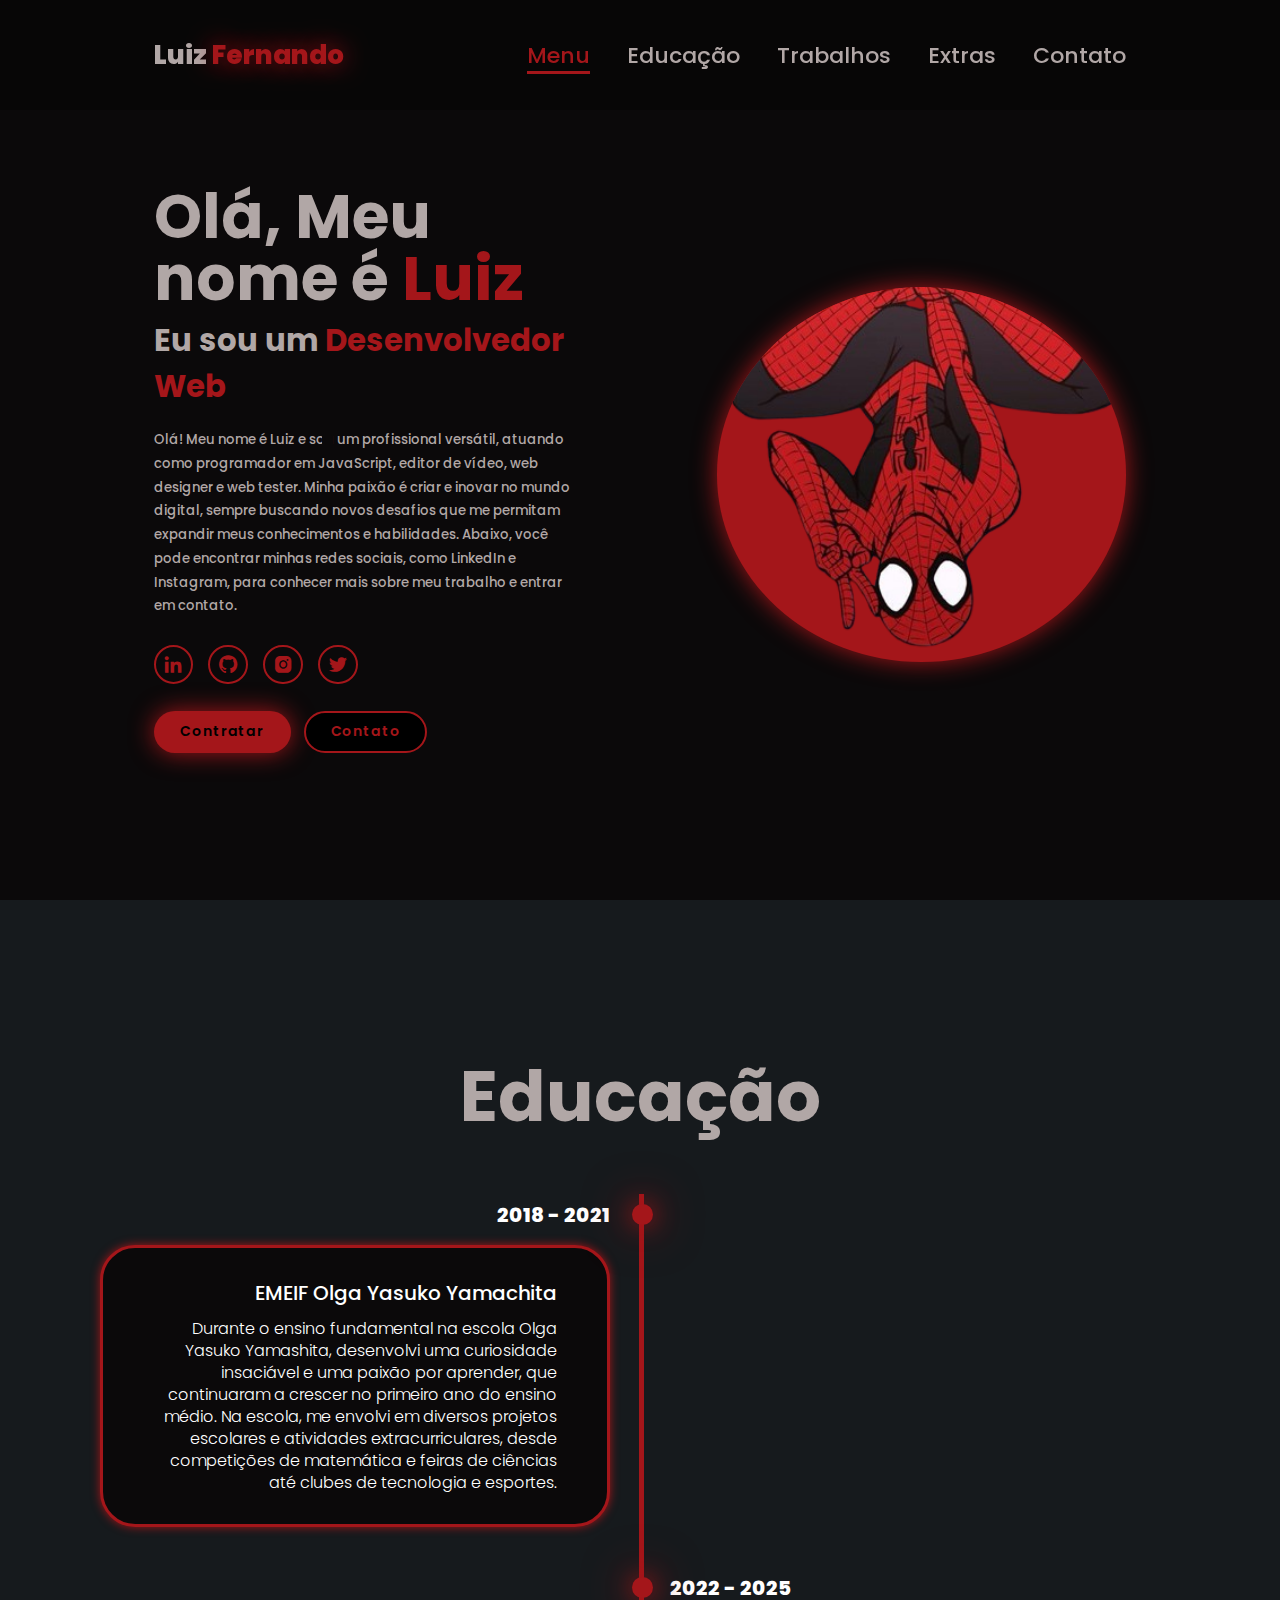
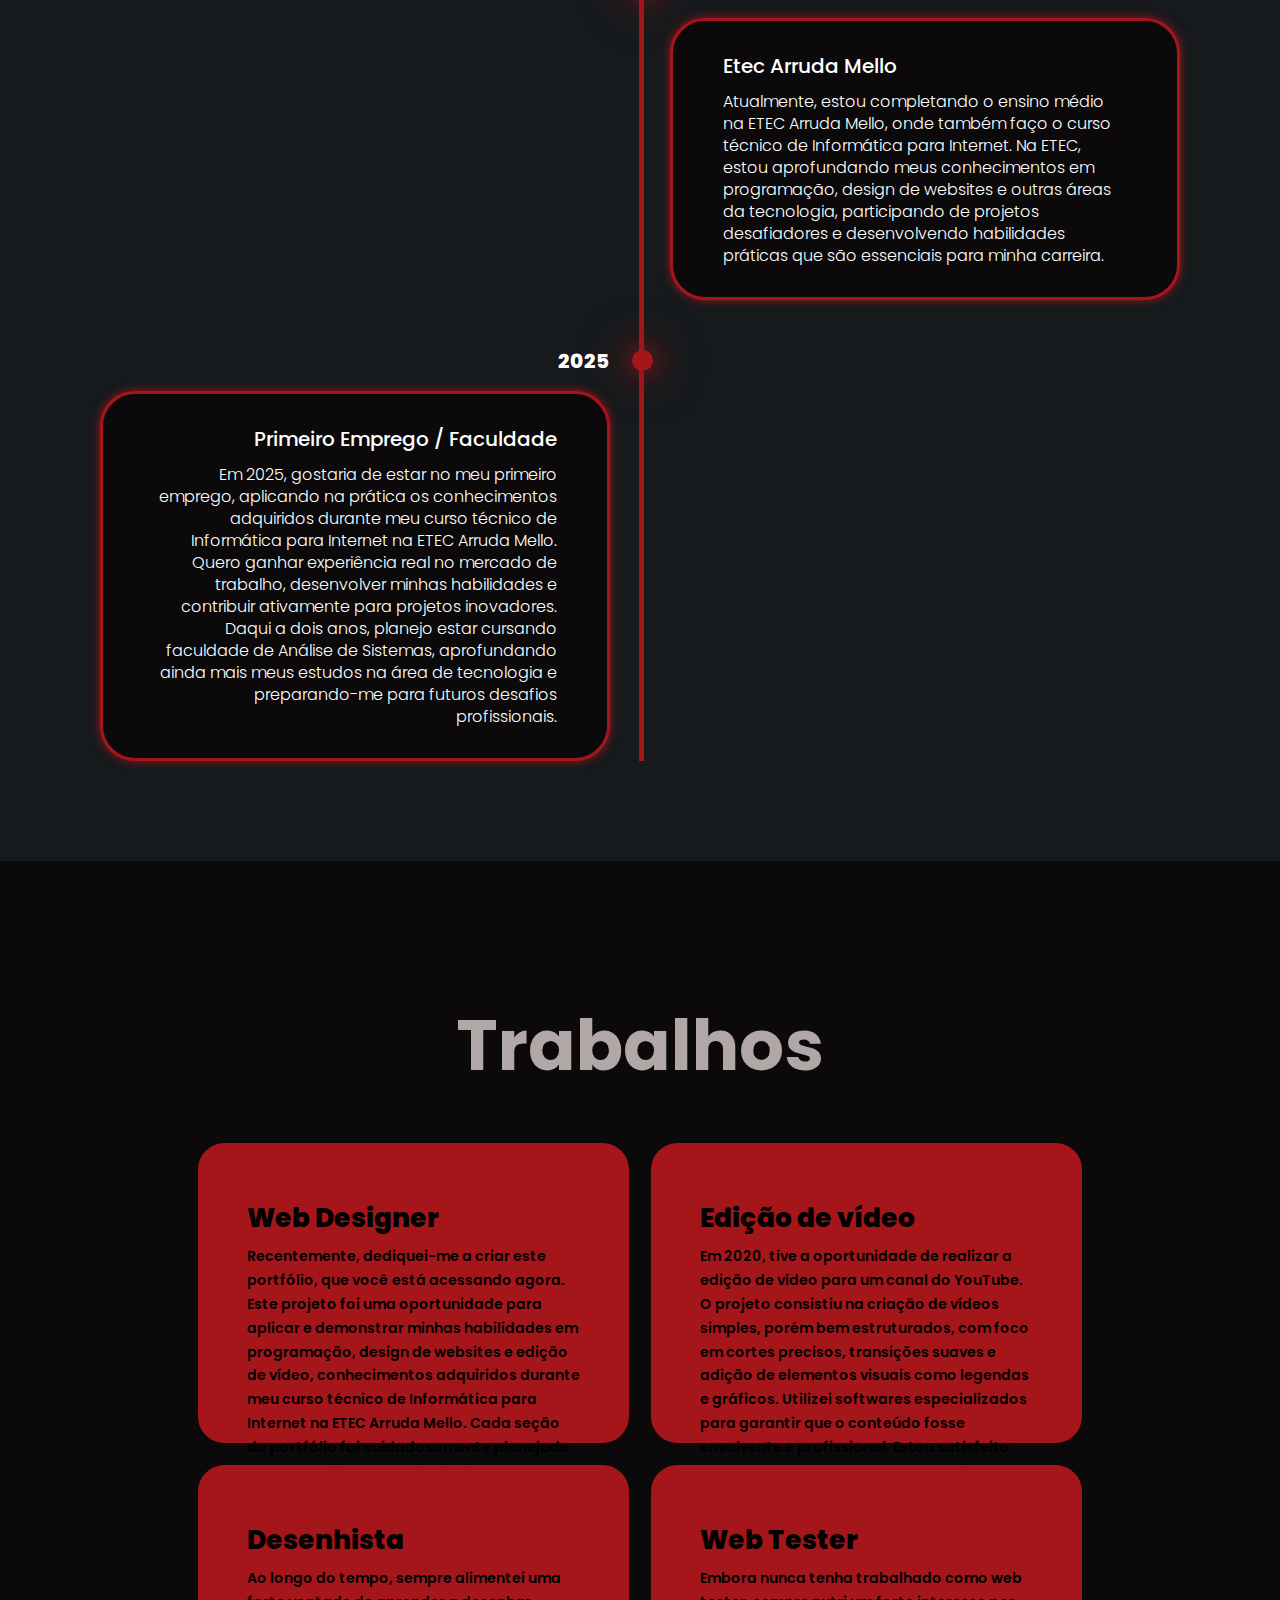
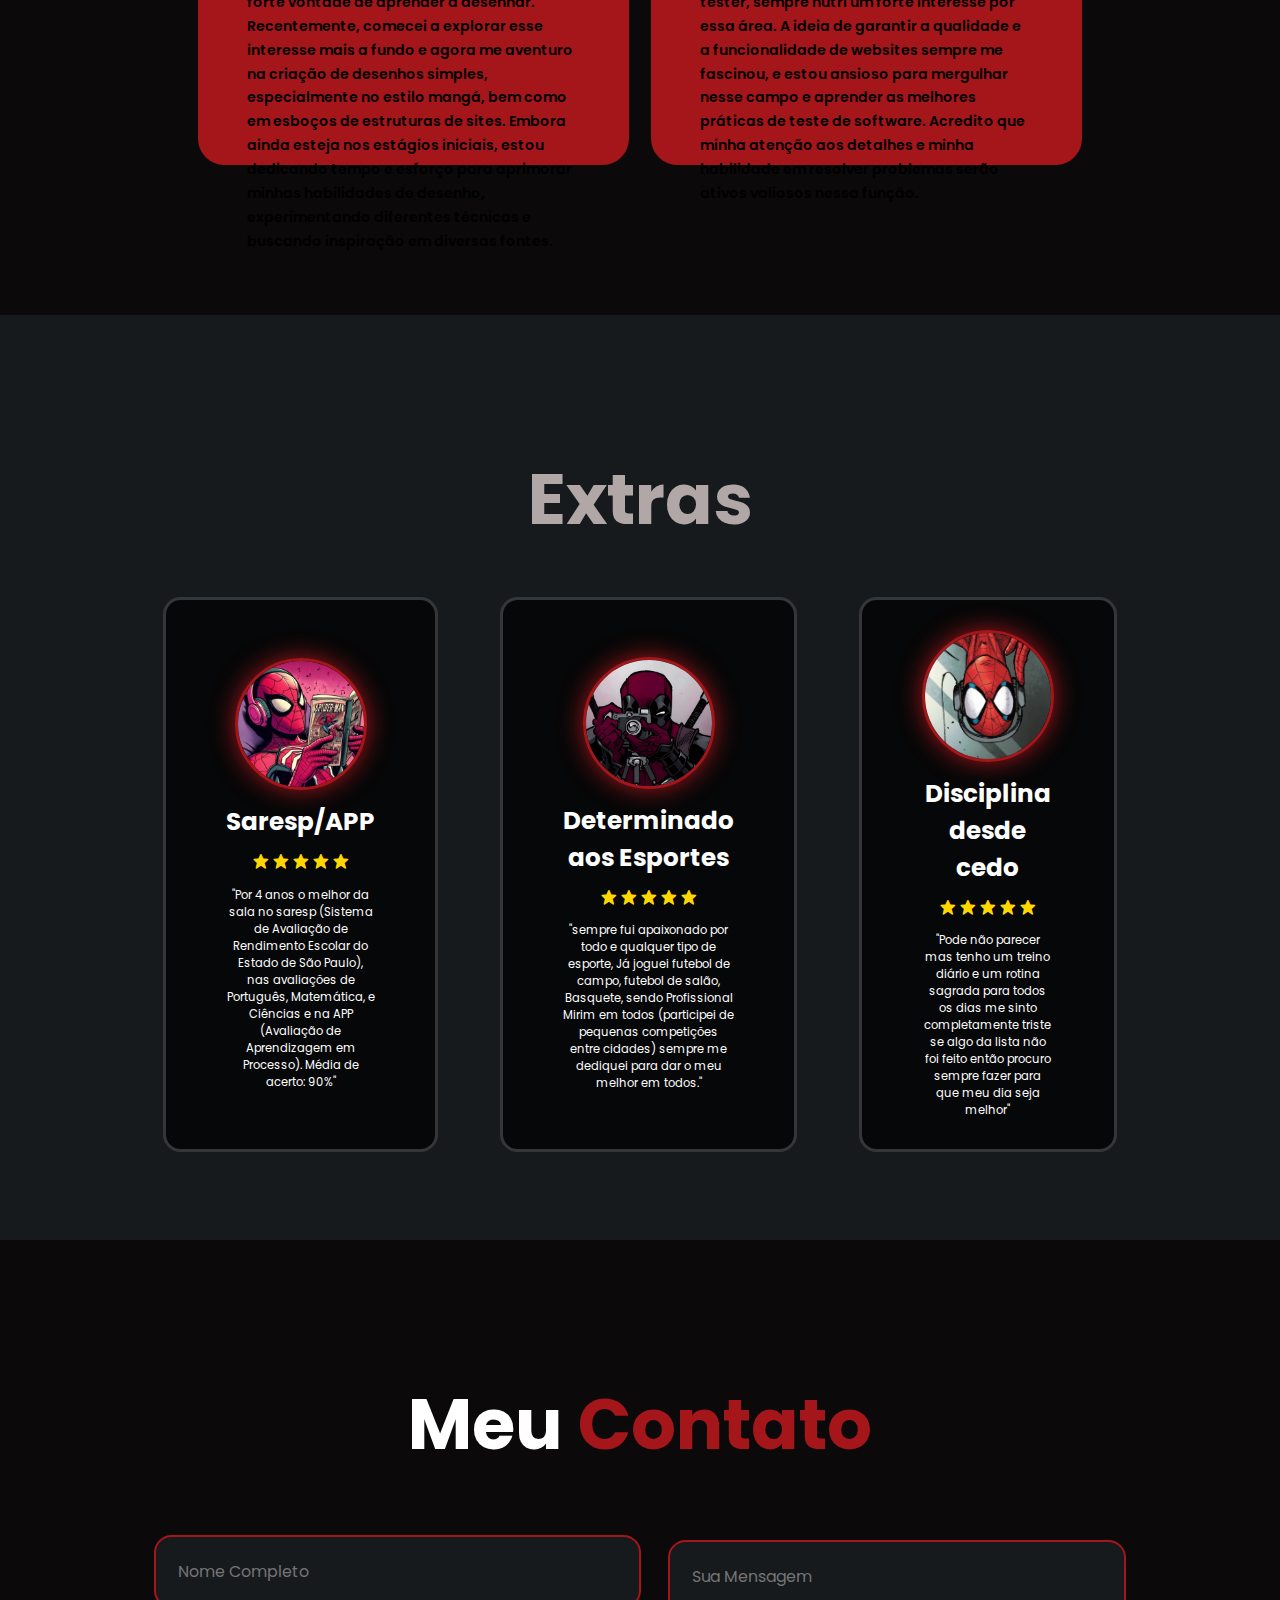
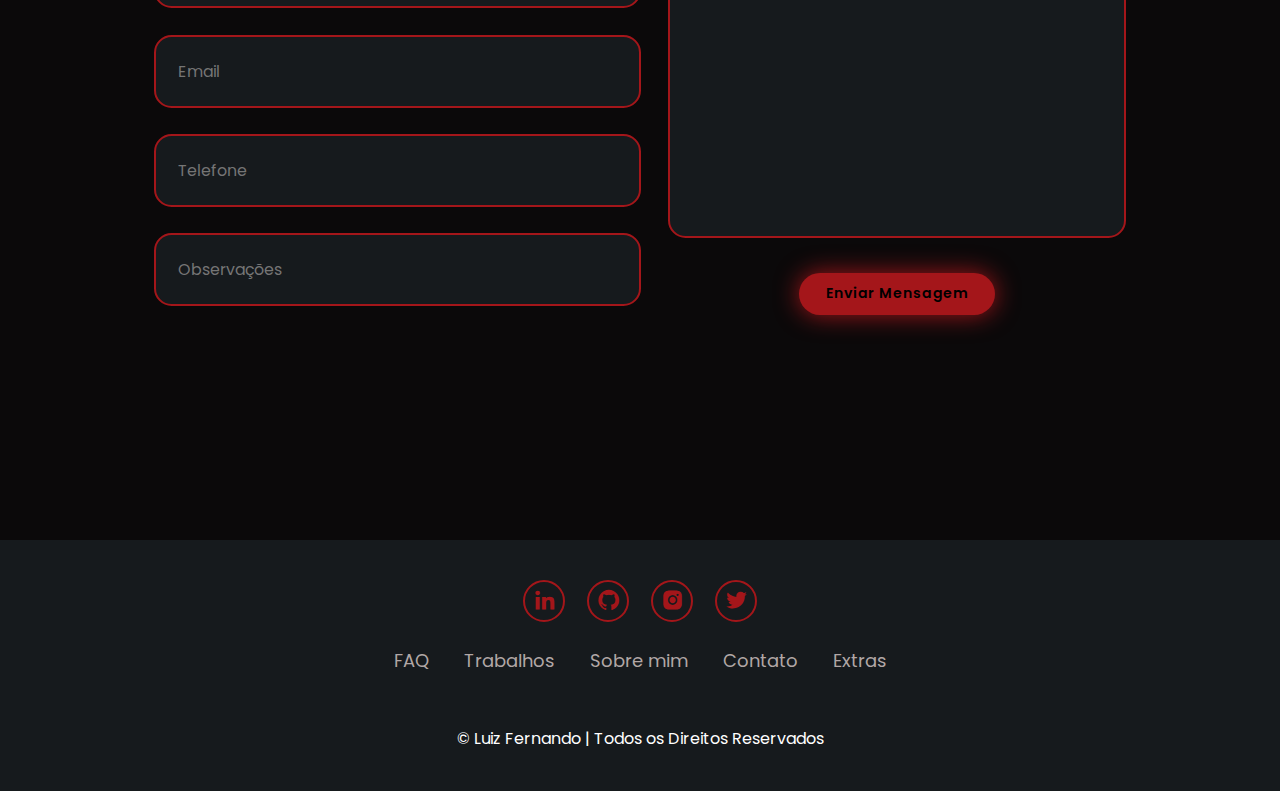
==== meu portfolio/index.html @ 506dea12 "Add files via upload" ====
<!DOCTYPE html>
<html lang="pt-br">
  <head>
    <meta charset="UTF-8" />
    <meta name="viewport" content="width=device-width, initial-scale=1.0" />
    <title>Portfolio Luiz</title>
    <link rel="stylesheet" href="style.css" />
    <link
      href="https://unpkg.com/boxicons@2.1.4/css/boxicons.min.css"
      rel="stylesheet"
    />
    <link rel="preconnect" href="https://fonts.googleapis.com" />
    <link rel="preconnect" href="https://fonts.gstatic.com" crossorigin />
    <link
      href="https://fonts.googleapis.com/css2?family=Poppins:ital,wght@0,100;0,200;0,300;0,400;0,500;0,600;0,700;0,800;0,900;1,100;1,200;1,300;1,400;1,500;1,600;1,700;1,800;1,900&display=swap"
      rel="stylesheet"
    />
  </head>
  <body>
    <header class="header">
      <a href="#home" class="logo"
        >Luiz
        <span>Fernando</span>
      </a>

      <i class="bx bx-menu" id="menu-icon"></i>

      <nav class="navbar">
        <a href="#home" class="active">Menu</a>
        <a href="#education">Educação</a>
        <a href="#work">Trabalhos</a>
        <a href="#extras">Extras</a>
        <a href="#contacts">Contato</a>
      </nav>
    </header>

    <section class="home" id="home">
      <div class="home-content">
        <h1>Olá, Meu nome é <span>Luiz</span></h1>
        <h3 class="text-animation">Eu sou um <span></span></h3>
        <p>
          Olá! Meu nome é Luiz e sou um profissional versátil, atuando como
          programador em JavaScript, editor de vídeo, web designer e web tester.
          Minha paixão é criar e inovar no mundo digital, sempre buscando novos
          desafios que me permitam expandir meus conhecimentos e habilidades.
          Abaixo, você pode encontrar minhas redes sociais, como LinkedIn e
          Instagram, para conhecer mais sobre meu trabalho e entrar em contato.
        </p>

        <div class="social-icons">
          <a href="#"><i class="bx bxl-linkedin"></i></a>
          <a href="#"><i class="bx bxl-github"></i></a>
          <a href="#"><i class="bx bxl-instagram-alt"></i></a>
          <a href="#"><i class="bx bxl-twitter"></i></a>
        </div>

        <div class="btn-group">
          <a href="https://wa.me/5518996887082" class="btn">Contratar</a>
          <a href="#contacts" class="btn">Contato</a>
        </div>
      </div>
      <div class="home-img">
        <img
          src="4f870501-b761-4609-a343-44dee2f42cf9-removebg-preview (1).png"
          alt=""
        />
      </div>
    </section>

    <section class="education" id="education">
      <h2 class="heading">Educação</h2>

      <div class="timeline-items">
        <div class="timeline-item">
          <div class="timeline-dot"></div>
          <div class="timeline-date">2018 - 2021</div>
          <div class="timeline-content">
            <h3>EMEIF Olga Yasuko Yamachita</h3>
            <p>
              Durante o ensino fundamental na escola Olga Yasuko Yamashita,
              desenvolvi uma curiosidade insaciável e uma paixão por aprender,
              que continuaram a crescer no primeiro ano do ensino médio. Na
              escola, me envolvi em diversos projetos escolares e atividades
              extracurriculares, desde competições de matemática e feiras de
              ciências até clubes de tecnologia e esportes.
            </p>
          </div>
        </div>

        <div class="timeline-item">
          <div class="timeline-dot"></div>
          <div class="timeline-date">2022 - 2025</div>
          <div class="timeline-content">
            <h3>Etec Arruda Mello</h3>
            <p>
              Atualmente, estou completando o ensino médio na ETEC Arruda Mello,
              onde também faço o curso técnico de Informática para Internet. Na
              ETEC, estou aprofundando meus conhecimentos em programação, design
              de websites e outras áreas da tecnologia, participando de projetos
              desafiadores e desenvolvendo habilidades práticas que são
              essenciais para minha carreira.
            </p>
          </div>
        </div>

        <div class="timeline-item">
          <div class="timeline-dot"></div>
          <div class="timeline-date">2025</div>
          <div class="timeline-content">
            <h3>Primeiro Emprego / Faculdade</h3>
            <p>
              Em 2025, gostaria de estar no meu primeiro emprego, aplicando na
              prática os conhecimentos adquiridos durante meu curso técnico de
              Informática para Internet na ETEC Arruda Mello. Quero ganhar
              experiência real no mercado de trabalho, desenvolver minhas
              habilidades e contribuir ativamente para projetos inovadores.
              Daqui a dois anos, planejo estar cursando faculdade de Análise de
              Sistemas, aprofundando ainda mais meus estudos na área de
              tecnologia e preparando-me para futuros desafios profissionais.
            </p>
          </div>
        </div>
      </div>
    </section>

    <section class="services" id="work">
      <h2 class="heading">Trabalhos</h2>

      <div class="services-container">
        <div class="service-box">
          <div class="service-info">
            <h4>Web Designer</h4>
            <p>
              Recentemente, dediquei-me a criar este portfólio, que você está
              acessando agora. Este projeto foi uma oportunidade para aplicar e
              demonstrar minhas habilidades em programação, design de websites e
              edição de vídeo, conhecimentos adquiridos durante meu curso
              técnico de Informática para Internet na ETEC Arruda Mello. Cada
              seção do portfólio foi cuidadosamente planejada e desenvolvida
              para refletir minha criatividade, atenção aos detalhes e
              capacidade técnica.
            </p>
          </div>
        </div>

        <div class="service-box">
          <div class="service-info">
            <h4>Edição de vídeo</h4>
            <p>
              Em 2020, tive a oportunidade de realizar a edição de vídeo para um
              canal do YouTube. O projeto consistiu na criação de vídeos
              simples, porém bem estruturados, com foco em cortes precisos,
              transições suaves e adição de elementos visuais como legendas e
              gráficos. Utilizei softwares especializados para garantir que o
              conteúdo fosse envolvente e profissional. Estou satisfeito com o
              resultado alcançado e acredito que os vídeos tenham contribuído de
              forma positiva para o canal.
            </p>
          </div>
        </div>

        <div class="service-box">
          <div class="service-info">
            <h4>Desenhista</h4>
            <p>
              Ao longo do tempo, sempre alimentei uma forte vontade de aprender
              a desenhar. Recentemente, comecei a explorar esse interesse mais a
              fundo e agora me aventuro na criação de desenhos simples,
              especialmente no estilo mangá, bem como em esboços de estruturas
              de sites. Embora ainda esteja nos estágios iniciais, estou
              dedicando tempo e esforço para aprimorar minhas habilidades de
              desenho, experimentando diferentes técnicas e buscando inspiração
              em diversas fontes.
            </p>
          </div>
        </div>

        <div class="service-box">
          <div class="service-info">
            <h4>Web Tester</h4>
            <p>
              Embora nunca tenha trabalhado como web tester, sempre nutri um
              forte interesse por essa área. A ideia de garantir a qualidade e a
              funcionalidade de websites sempre me fascinou, e estou ansioso
              para mergulhar nesse campo e aprender as melhores práticas de
              teste de software. Acredito que minha atenção aos detalhes e minha
              habilidade em resolver problemas serão ativos valiosos nessa
              função.
            </p>
          </div>
        </div>
      </div>
    </section>

    <section class="extras" id="extras">
      <div class="extras-box">
        <h2 class="heading">Extras</h2>

        <div class="wrapper">
          <div class="extras-item">
            <img src="bcaadf35-9e17-45f4-b958-cf3da673b260.jpg" alt="" />
            <h2>Saresp/APP</h2>
            <div class="rating">
              <i class="bx bxs-star" id="star"></i>
              <i class="bx bxs-star" id="star"></i>
              <i class="bx bxs-star" id="star"></i>
              <i class="bx bxs-star" id="star"></i>
              <i class="bx bxs-star" id="star"></i>
            </div>
            <p>
              "Por 4 anos o melhor da sala no saresp (Sistema de Avaliação de
              Rendimento Escolar do Estado de São Paulo), nas avaliações de
              Português, Matemática, e Ciências e na APP (Avaliação de
              Aprendizagem em Processo). Média de acerto: 90%"
            </p>
          </div>

          <div class="extras-item">
            <img src="dead.jpg" alt="" />
            <h2>Determinado aos Esportes</h2>
            <div class="rating">
              <i class="bx bxs-star" id="star"></i>
              <i class="bx bxs-star" id="star"></i>
              <i class="bx bxs-star" id="star"></i>
              <i class="bx bxs-star" id="star"></i>
              <i class="bx bxs-star" id="star"></i>
            </div>
            <p>
              "sempre fui apaixonado por todo e qualquer tipo de esporte, Já
              joguei futebol de campo, futebol de salão, Basquete, sendo
              Profissional Mirim em todos (participei de pequenas competições
              entre cidades) sempre me dediquei para dar o meu melhor em todos."
            </p>
          </div>

          <div class="extras-item">
            <img src="home.jpg" alt="" />
            <h2>Disciplina desde cedo</h2>
            <div class="rating">
              <i class="bx bxs-star" id="star"></i>
              <i class="bx bxs-star" id="star"></i>
              <i class="bx bxs-star" id="star"></i>
              <i class="bx bxs-star" id="star"></i>
              <i class="bx bxs-star" id="star"></i>
            </div>
            <p>
              "Pode não parecer mas tenho um treino diário e um rotina sagrada
              para todos os dias me sinto completamente triste se algo da lista
              não foi feito então procuro sempre fazer para que meu dia seja
              melhor"
            </p>
          </div>
        </div>
      </div>
    </section>

    <section class="contact" id="contacts">
      <h2 class="heading">Meu <span>Contato</span></h2>

      <form name="contato" data-netlify="true" netlify>
        <div class="input-group">
          <div class="input-box">
            <input
              type="text"
              name="nome_completo"
              placeholder="Nome Completo"
              required
            />
            <input type="email" name="email" placeholder="Email" required />
          </div>
          <div class="input-box">
            <input
              type="number"
              name="telefone"
              placeholder="Telefone"
              required
            />
            <input type="text" name="observacoes" placeholder="Observações" />
          </div>
        </div>

        <div class="input-group-2">
          <textarea
            name="mensagem"
            cols="30"
            rows="10"
            placeholder="Sua Mensagem"
            required
          ></textarea>
          <input type="submit" value="Enviar Mensagem" class="btn" />
        </div>
        <input type="hidden" name="form-name" value="contato" />
        <input type="hidden" name="_next" value="/obrigado.html" />
      </form>
    </section>

    <footer class="footer">
      <div class="social">
        <a href="#"><i class="bx bxl-linkedin"></i></a>
        <a href="#"><i class="bx bxl-github"></i></a>
        <a href="#"><i class="bx bxl-instagram-alt"></i></a>
        <a href="#"><i class="bx bxl-twitter"></i></a>
      </div>

      <ul class="list">
        <li>
          <a href="#">FAQ</a>
        </li>

        <li>
          <a href="#work">Trabalhos</a>
        </li>

        <li>
          <a href="#home">Sobre mim</a>
        </li>

        <li>
          <a href="#contacts">Contato</a>
        </li>
        <li>
          <a href="#extras">Extras</a>
        </li>
      </ul>
      <p class="copyright">
        &copy; Luiz Fernando | Todos os Direitos Reservados
      </p>
    </footer>

    <script src="script.js"></script>
  </body>
</html>
---- meu portfolio/style.css ----
* {
    margin: 0;
    padding: 0;
    box-sizing: border-box;
    text-decoration: none;
    border: none;
    outline: none;
    scroll-behavior: smooth;
    font-family: "Poppins", sans-serif;
}

:root {
    --bg-color: #0b090a;
    --second-bg-color: #161a1d;
    --text-color: #b1a7a6;
    --main-color: #a4161a;
}

html{
    font-size: 60%;
    overflow-x: hidden;
}
body{
    background: var(--bg-color);
    color: var(--text-color);
}
.header{
    position: fixed;
    top: 0;
    left: 0;
    width: 100%;
    padding: 4rem 12% 4rem;
    background: rgba(0, 0, 0, 0.3);
    backdrop-filter: blur(10px);
    display: flex;
    justify-content: space-between;
    align-items: center;
    z-index: 5;
}
.logo{
    font-size: 3rem;
    color: var(--text-color);
    font-weight: 800;
    cursor: pointer;
    transition: 0.3s ease;
}
.logo:hover{
    transform: scale(1.1);
}
.logo span{
    text-shadow: 0 0 25px var(--main-color);
}

.navbar a{
    font-size: 2.5rem;
    color: var(--text-color);
    margin-left: 4rem;
    font-weight: 500;
    transition: 0.3 ease;
    border-bottom: 3px solid transparent;
}

.navbar a:hover,
.navbar a.active{
    color:  var(--main-color);
    border-bottom: 3px solid var(--main-color);
}

#menu-icon{
    font-size: 3.6rem;
    color: var(--main-color);
    display: none;
}

section{
    min-height: 100vh;
    padding: 10rem 12% 10rem;
}
.home{
    display: flex;
    align-items: center;
    justify-content: center;
    gap: 15rem;
}
.home-content{
    display: flex;
    flex-direction: column;
    align-items: baseline;
    text-align: left;
    justify-content: center;
    margin-top: 3rem;
}
span{
    color: var(--main-color);
}
.logo span{
    color: var(--main-color);
}
.home-content h3{
    margin-bottom: 2rem;
    margin-top: 1rem;
    font-size: 3.5rem;
}
.home-content h1{
    font-size: 7rem;
    font-weight: 700;
    margin-top: 1.5rem;
    line-height: 1;
}

.home-img{
    border-radius: 50%;
}
.home-img img{
    position: relative;
    top: 3rem;
    width: 32vw;
    border-radius: 50%;
    box-shadow: 0 0 25px var(--main-color);
    cursor: pointer;
    transition: 0.4s ease-in-out;
    background-color: var(--main-color);
}
.home-img img:hover{
    box-shadow: 0 0 25px var(--main-color),
                0 0 50px var(--main-color),
                0 0 100px var(--main-color);
}
.home-content p{
    font-size: 1.5rem;
    font-weight: 500;
    line-height: 1.8;
    max-width: 1000px;
}
.social-icons a{
    display: inline-flex;
    justify-content: center;
    align-items: center;
    width: 4.5rem;
    height: 4.5rem;
    background: transparent;
    border: 2px solid var(--main-color);
    font-size: 2.5rem;
    border-radius: 50%;
    color: var(--main-color);
    margin: 3rem 1.5rem 3rem 0;
    transition:  0.3s ease-in-out;
}
.social-icons a:hover{
    color: var(--text-color);
    transform: scale(1.3)translateY(-5px);
    box-shadow: 0 0 25px var(--main-color);
    background-color: var(--main-color);
}

.btn{
    display: inline-block;
    padding: 1rem 2.8rem;
    background: var(--main-color);
    box-shadow: 0 0 25px var(--main-color);
    border-radius: 4rem;
    font-size: 1.6rem;
    color: black;
    border: 2px solid transparent;
    letter-spacing: 0.1rem;
    font-weight: 600;
    transition: 0.3s ease-in-out;
    cursor: pointer;
}
.btn:hover{
    transform: scale(1.05);
    box-shadow: 0 0 50px var(--main-color);
}

.btn-group{
    display: flex;
    align-items: center;
    gap: 1.5rem;
}
.btn-group a:nth-of-type(2){
    background-color: black;
    color: var(--main-color);
    border: 2px solid var(--main-color);
    box-shadow: 0 0 25px transparent;
}
.btn-group a:nth-of-type(2):hover{
    box-shadow: 0 0 25px var(--main-color) ;
    background-color: var(--main-color);
    color: black;
}
.text-animation span{
    position: relative;
}
.text-animation span{
    position: relative;
}
.text-animation span::before{
    content: "Desenvolvedor Web";
    color: var(--main-color);
    animation: words 20s infinite;
}
.text-animation span:after{
    content: "";
    background-color: var(--bg-color);
    position: absolute;
    width: calc(100% + 8px);
    height: 100%;
    border-left: 3px solid var(--bg-color);
    right: -8px;
    animation: cursor 0.6s infinite, typing 20s steps(14) infinite;
}
@keyframes cursor{
    to{
        border-left: 2px solid var(--main-color);
    }
}

@keyframes words{
    0%,
    20%{
        content: "Programador em JavaScript";
    }
    21%,
    40%{
        content: "Web Designer";
    }
    41%,
    60%{
        content: "Desenhista";
    }
    61%,
    80%{
        content: "Editor de Vídeo";
    }
    81%,
    100%{
        content: "Web Tester";
    }
}
@keyframes typing{
    10%,
    15%,
    30%,
    35%,
    50%,
    55%,
    70%,
    75%,
    90%,
    95%{
        width: 0;
    }
    5%,
    20%,
    25%,
    40%,
    45%,
    60%,
    65%,
    80%,
    85%{
        width: calc(100% + 8px);
    }
}
.heading{
    font-size: 8rem;
    text-align: center;
    margin: 5rem 0;
}
.education{
    padding: 100px;
    background: var(--second-bg-color);
}
.education h2{
    margin-bottom: 5rem;
}
.timeline-items{
    max-width: 1200px;
    margin: auto;
    display: flex;
    flex-wrap: wrap;
    position: relative;
}
.timeline-items::before{
    content: "";
    position: absolute;
    width: 5px;
    height: 100%;
    background-color: var(--main-color);
    left: calc(50% - 1px);
}
.timeline-item{
    margin-bottom: 40px;
    width: 100%;
    position: relative;
}

.timeline-item:last-child{
    margin-bottom: 0;
}
.timeline-item:nth-child(odd){
    padding-right: calc(50% + 30px);
    text-align: right;
}
.timeline-item:nth-child(even){
    padding-left: calc(50% + 30px);
}
.timeline-dot{
    height: 21px;
    width: 21px;
    background-color: var(--main-color);
    box-shadow: 0 0 25px var(--main-color),
                0 0 50px var(--main-color);
    position: absolute;
    left: calc(50% - 8px);
    border-radius: 50%;
    top: 10px;
}
.timeline-date{
    font-size: 20px;
    font-weight: 800;
    color: white;
    margin: 6px 0 15px;
}
.timeline-content{
    background-color: var(--bg-color);
    border: 3px solid var(--main-color);
    padding: 30px 50px;
    border-radius: 4rem;
    box-shadow: 0 0 10px var(--main-color);
    cursor: pointer;
    transition:  0.3s ease-in-out;
}
.timeline-content:hover{
    transform: scale(1.05);
    box-shadow: 0 0 25px var(--main-color);
}
.timeline-content h3{
    font-size: 20px;
    color: white;
    margin: 0 0 10px;
    font-weight: 500;
}
.timeline-content p{
    color: white;
    font-size: 16px;
    font-weight: 300;
    line-height: 22px;
}

::-webkit-scrollbar{
    width: 15px;
}
::-webkit-scrollbar-thumb{
    background-color: var(--main-color);
}
::-webkit-scrollbar-track{
    background-color: var(--bg-color);
    width: 50px;
}
.services{
    background: var(--bg-color);
    color: black;
}
.services h2{
    margin-bottom: 5rem;
    color: var(--text-color);
}
.services-container{
    display: grid;
    grid-template-columns: repeat(2,1fr);
    align-items: center;
    gap: 2.5rem;
}
.service-box{
    background-color: var(--main-color);
    height: 300px;
    border-radius: 3rem;
    border: 5px solid transparent;
    cursor: pointer;
    transition: 0.4s ease-in-out;
}
.service-box:hover{
    background: white;
    color: black;
    border: 5px solid var(--main-color);
    transform: scale(1.03);
}
.service-box .service-info{
    display: flex;
    flex-direction: column;
    text-align: left;
    max-height: 200px;
    justify-content: left;
    align-items: baseline;
    padding: 5rem 5rem;
}
.service-info h4{
    font-size: 3rem;
    font-weight: 800;
    line-height: 2;
}
.service-info p{
    font-size: 1.6rem;
    font-weight: 600;
    max-height: 100px;
    line-height: 1.7;
    margin: auto;
}
.extras{
    background: var(--second-bg-color);
}
.extras-box{
    background-size: cover;
    display: flex;
    align-items: center;
    justify-content: center;
    flex-direction: column;

}
.extras .heading{
    margin-bottom: 5rem;
}
.extras-box img{
    width: 15rem;
    border-radius: 50%;
    border: 3px solid var(--main-color);
    box-shadow: 0 0 25px var(--main-color);
}
.wrapper{
    display: grid;
    grid-template-columns: repeat(3,1fr);
    gap: 3rem;
}
.extras-item{
    min-height: 550px;
    max-width: 450px;
    background: rgba(0, 0, 0, 0.7);
    border: 3px solid rgba(238, 238, 238, 0.2);
    border-radius: 2rem;
    margin: 0 2rem;
    padding: 30px 60px;
    cursor: pointer;
    display: flex;
    flex-direction: column;
    align-items: center;
    justify-content: center;
    text-align: center;
    gap: 1.5rem;
    color: white;
    transition: 0.4s ease-in-out;
}
.extras-item:hover{
    border: 3px solid var(--main-color);
    transform: translateY(-10px) scale(1.03);
    box-shadow: 0 0 50px var(--main-color);
}
.extras-item h2{
    font-size: 2.8rem;
}
.extras-item p{
    font-size: 1.3rem;
}
#star{
    color: gold;
    font-size: 2rem;
}
.contact{
    background-color: var(--bg-color);
}
.contact h2{
    margin-bottom: 3rem;
    color: white;
}
.contact form{
    display: flex;
    align-items: center;
    justify-content: center;
    gap: 3rem;
    margin: 5rem auto;
    text-align: center;
}
.contact form .input-box{
    display: flex;
    justify-content: center;
    flex-wrap: wrap;
}
.contact form .input-box input,
.contact form textarea{
    width: 100%;
    padding: 2.5rem;
    font-size: 1.8rem;
    color: var(--text-color);
    background: var(--second-bg-color);
    border-radius: 2rem;
    border: 2px solid var(--main-color);
    margin: 1.5rem 0;
    resize: none; 
}
.contact form .btn{
    margin-top: 2rem;
}
.footer{
    position: relative;
    bottom: 0;
    width: 100%;
    padding: 40px 0;
    background-color: var(--second-bg-color)
}
.footer .social{
    text-align: center;
    padding-bottom: 25px;
    color: var(--main-color);
}
.footer .social a{
    font-size: 25px;
    color:  var(--main-color);
    border: 2px solid var(--main-color);
    width: 42px;
    height: 42px;
    line-height: 42px;
    display: inline-block;
    text-align: center;
    border-radius: 50%;
    margin: 0 10px;
    transition: 0.3s ease-in-out;
}
.footer .social a:hover{
    transform: scale(1.2)translateY(-10px);
    background-color: var(--main-color);
    color: black;
    box-shadow: 0 0 25px var(--main-color);
}
.footer ul{
    margin-top: 0;
    padding: 0;
    font-size: 18px;
    line-height: 1.6;
    margin-bottom: 0;
    text-align: center;
}
.footer ul li a{
    color: var(--text-color);
    border-bottom: 3px solid transparent;
    transition: 0.3s ease-in-out;
}
.footer ul li a:hover{
    border-bottom: 3px solid var(--main-color);
}
.footer ul li{
    display: inline-block;
    padding: 0 15px;
}
.footer .copyright{
    margin-top: 50px;
    text-align: center;
    font-size: 16px;
    color: white;
}

@media(max-width: 1285px){
    html{
        font-size: 55%;
    }
    .services-container{
        padding-bottom: 7rem;
        grid-template-columns: repeat(2,1fr);
        margin: 0 5rem;
    }
}
@media(max-width: 991px){
    header{
       padding:  2rem 3%;
    }
    section{
        padding: 10rem 3% 2rem;
    }
    .timeline-items::before{
        left: 7px;
    }
    .timeline-item:nth-child(odd){
        padding-right: 0;
        text-align: left;
    }
    .timeline-item:nth-child(odd),
    .timeline-item:nth-child(even){
        padding-left: 37px;
    }
    .timeline-dot{
        left: 0;
    }
    .services{
        padding-bottom: 7rem;
    }
    .extras .wrapper{
        grid-template-columns: repeat(1,1fr);
    }
    .contact form{
        flex-direction: column;
    }
    .footer{
        padding: 2rem 3%;
    }
}
@media(max-width: 895px){
    #menu-icon{
        display: block;
    }
    .navbar{
        position: absolute;
        top: 100%;
        right: 0;
        width: 50%;
        padding: 1rem 3%;
        background: rgba(0, 0, 0, 0.8);
        backdrop-filter: blur(20px);
        border-bottom-left-radius: 2rem;
        border-left: 2px solid var(--main-color);
        border-bottom: 2px solid var(--main-color);
        display: none;
    }
    .navbar.active{
        display: block;
    }
    .navbar a{
        display: block;
        font-size: 2rem;
        margin: 3rem 0;
        color: white;
    }
    .home{
        flex-direction: column-reverse;
        margin: 5rem 4rem;
    }
    .home-content h3{
        font-size: 2.6rem;
    }
    .home-content h1{
        font-size: 8rem;
        margin-top: 3rem;
    }
    .home-content p{
        max-width: 600px;
        margin: 0 auto;
    }
    .home-img img{
        width: 56vw;
    }
    .services h2{
        margin-bottom: 3rem;
    }
    .services-container{
        grid-template-columns: repeat(1,1fr);
    }
}
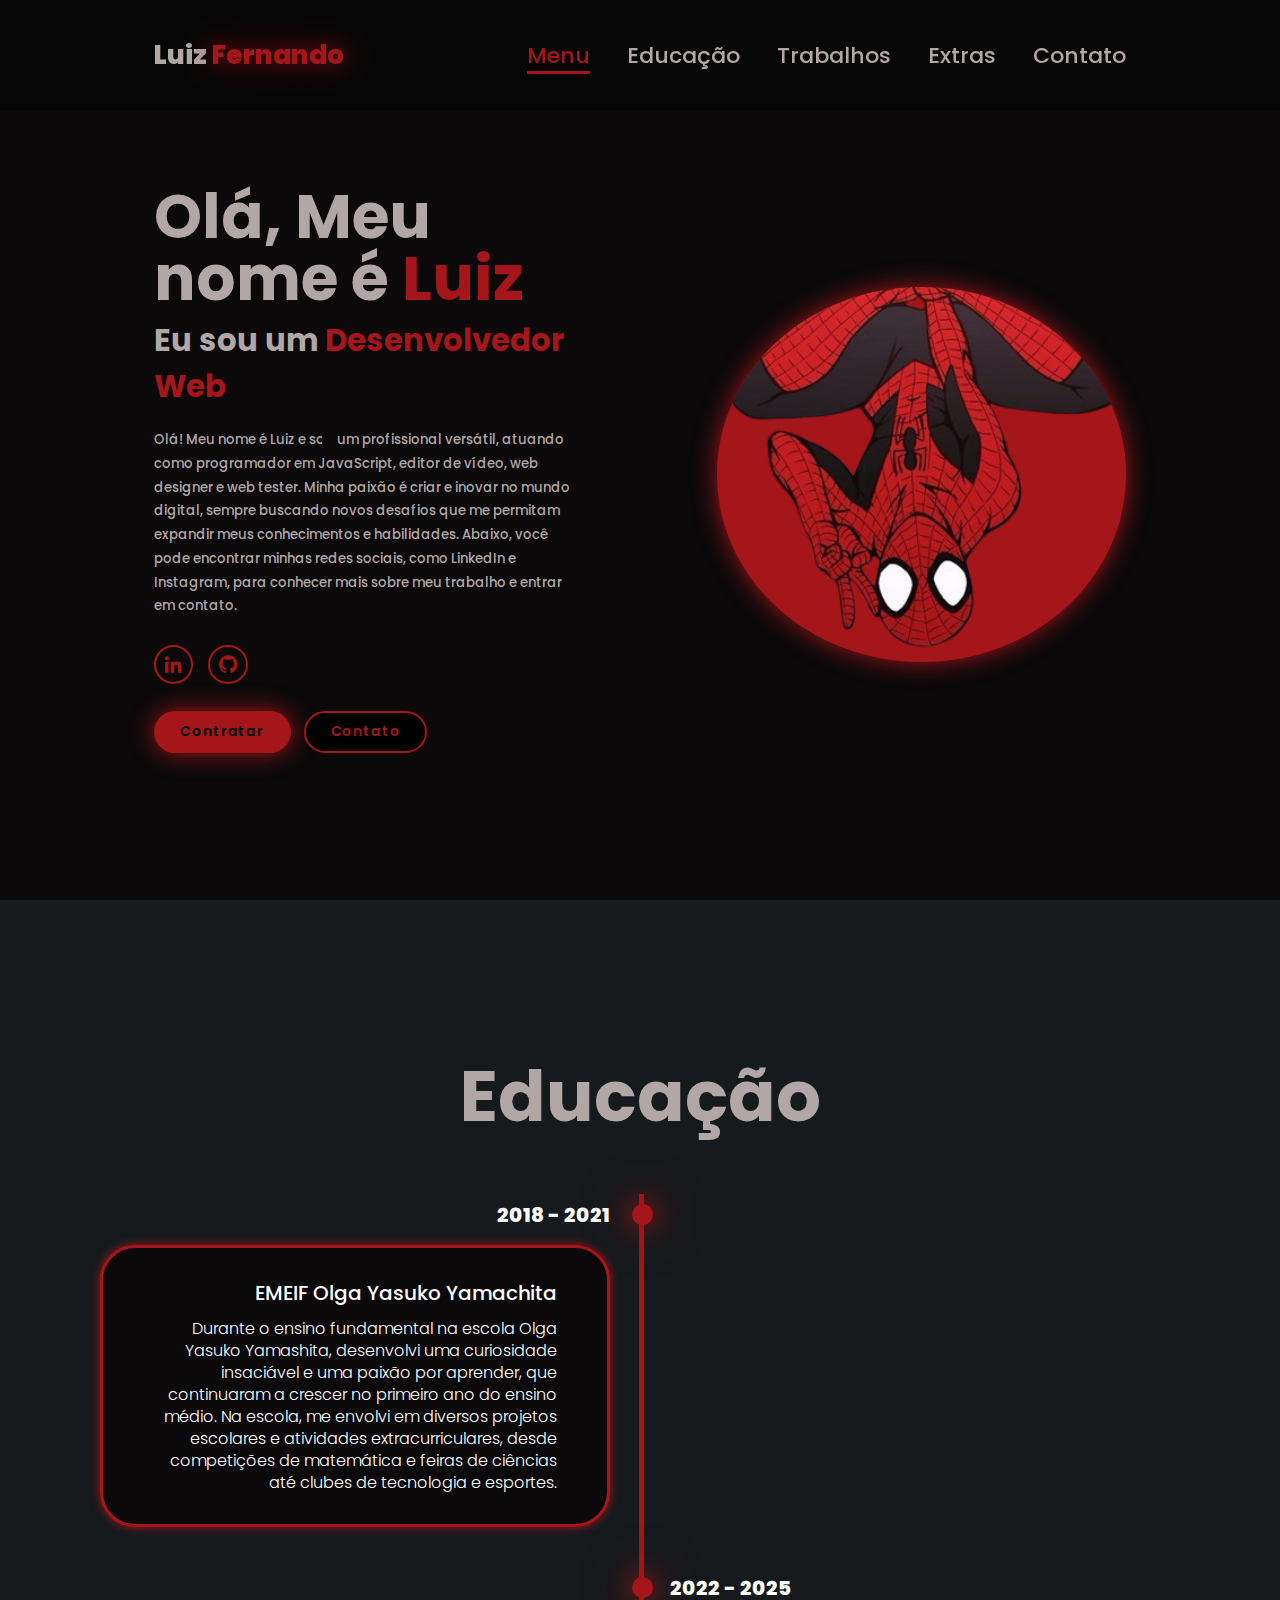
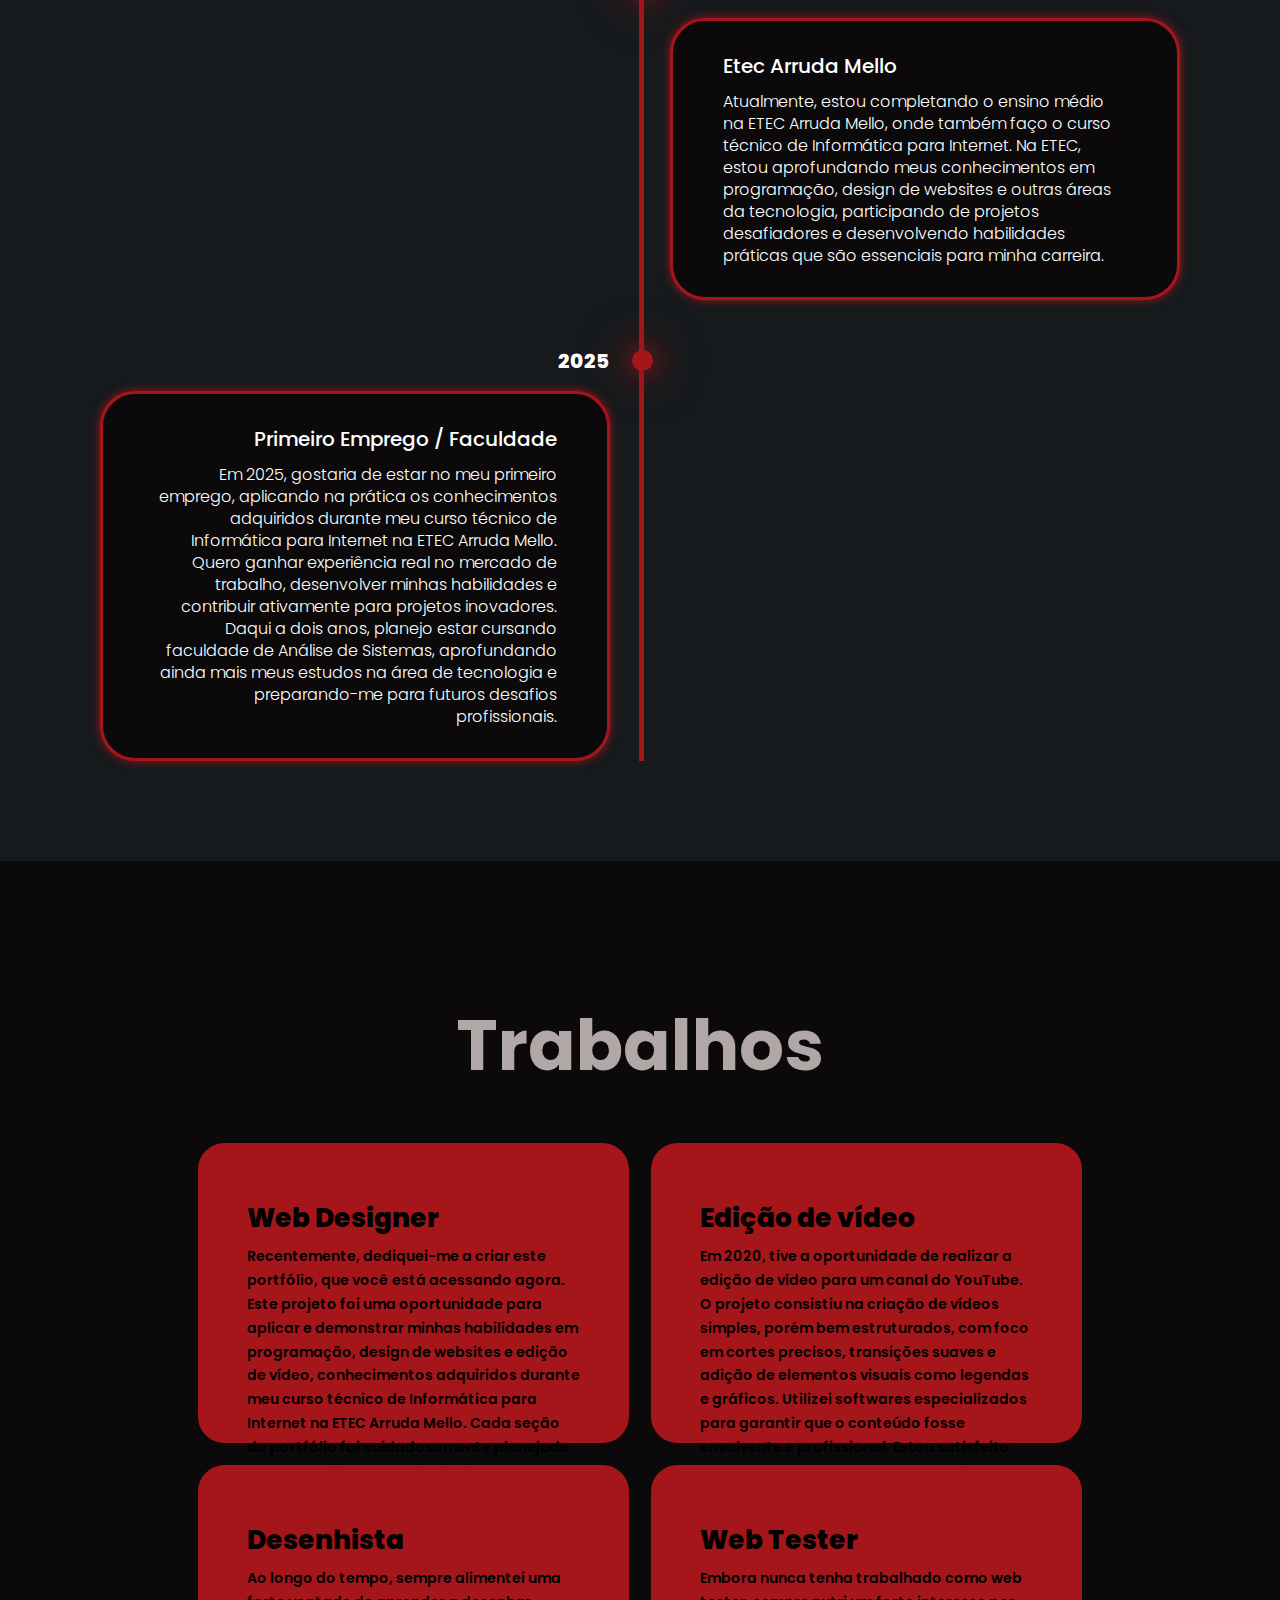
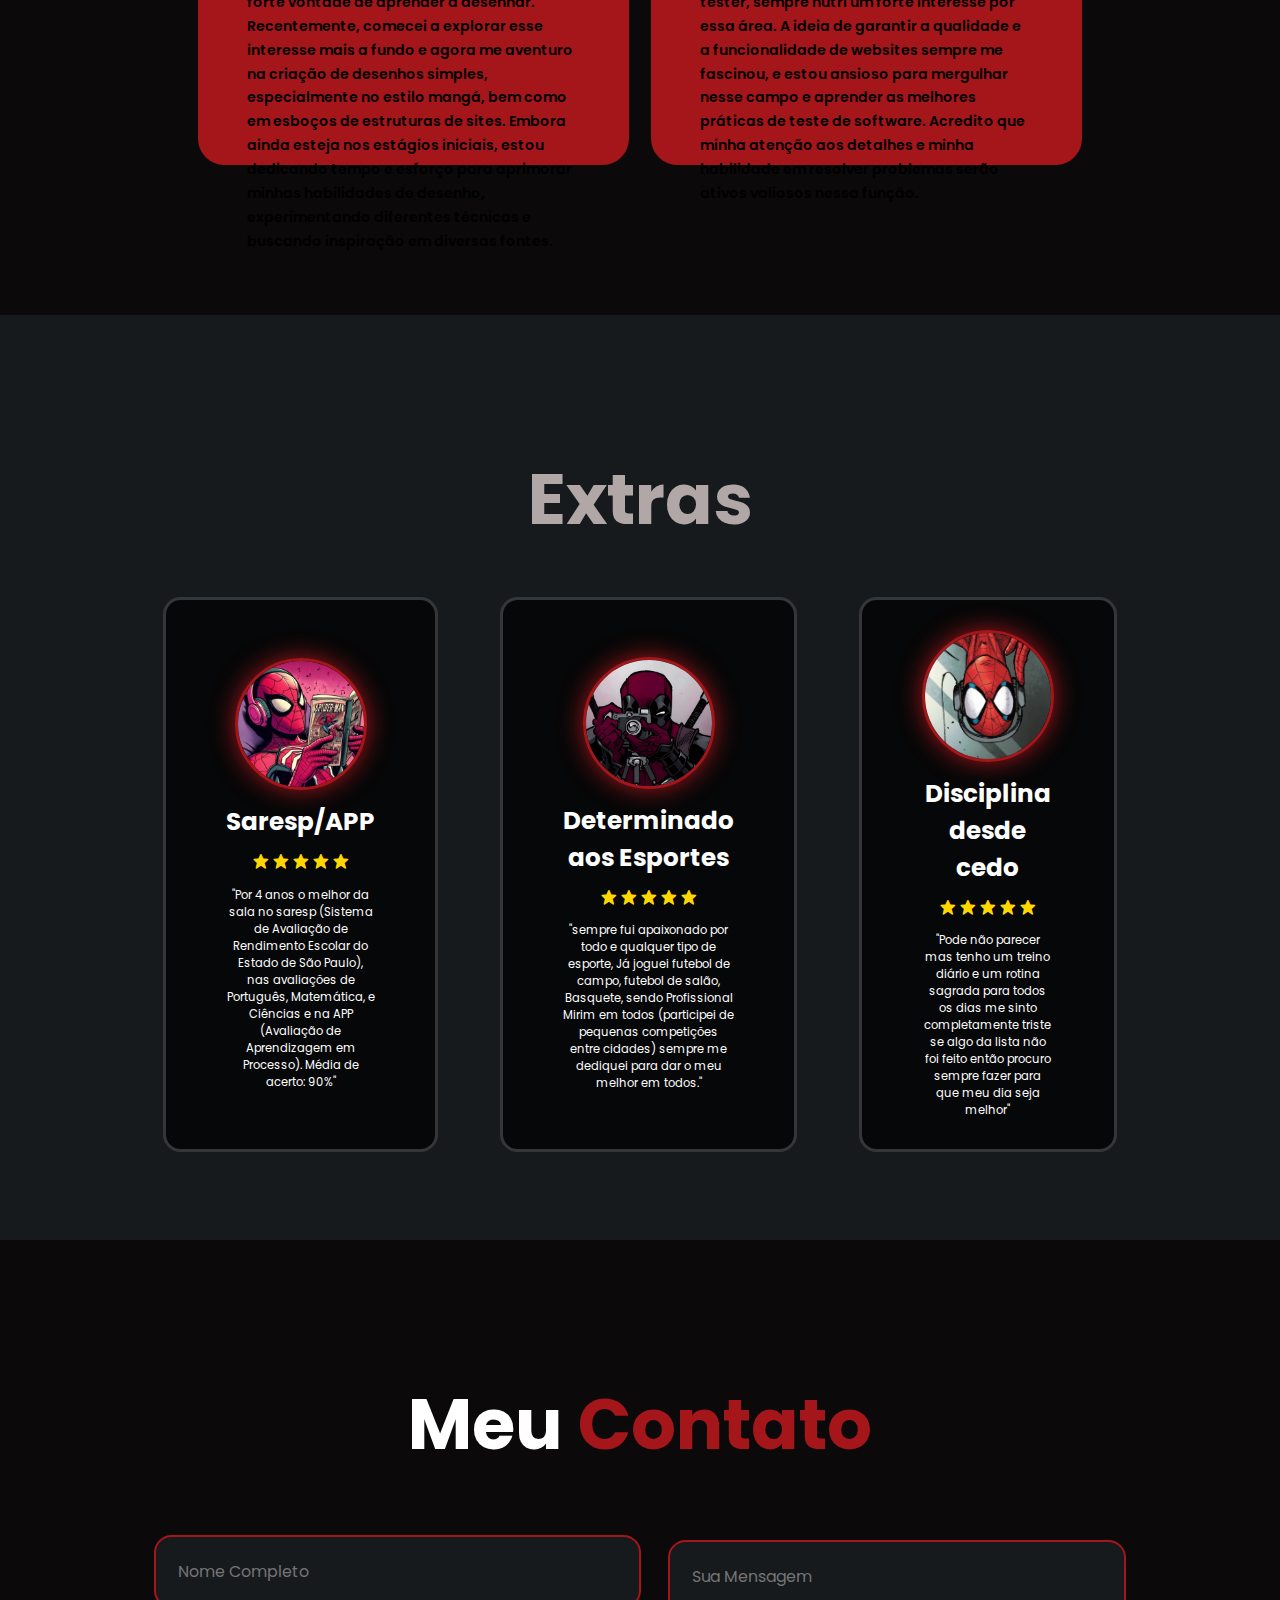
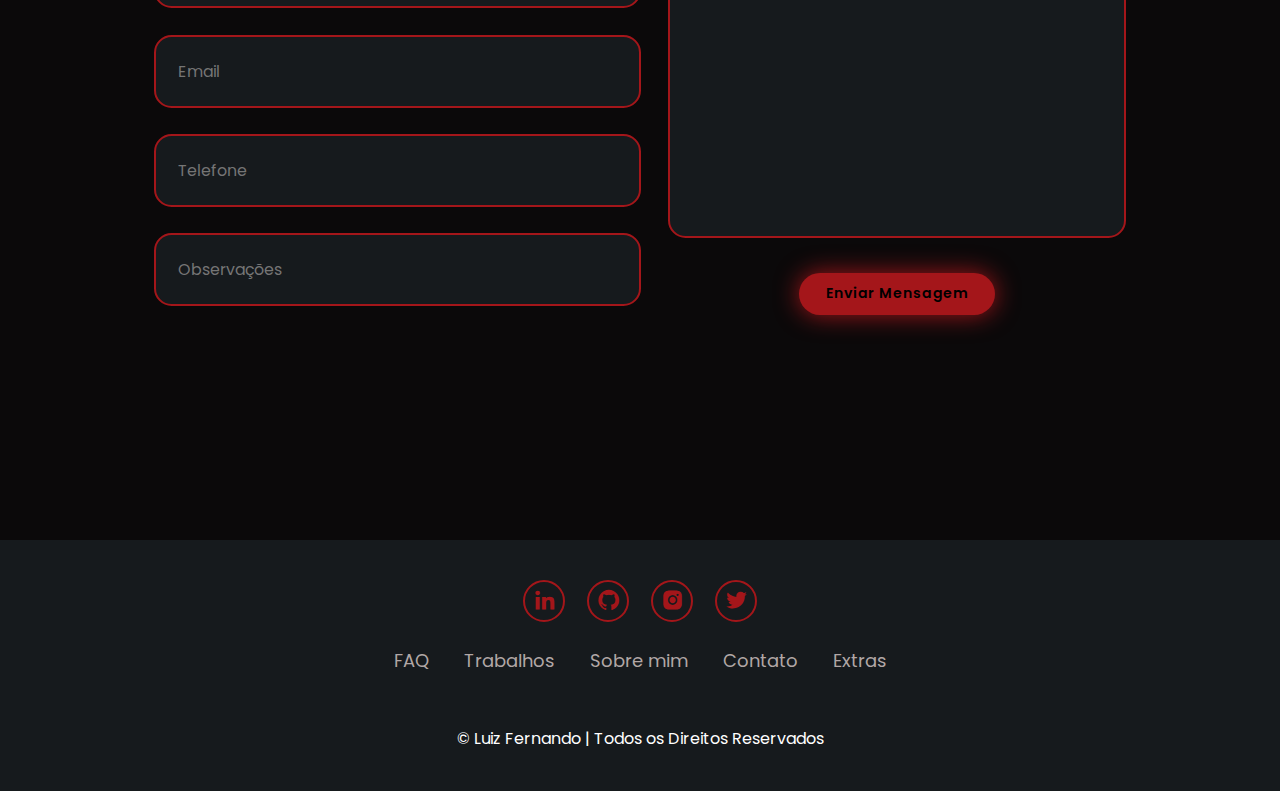
==== commit ba75f12a: "Add files via upload" ====
--- a/meu portfolio/index.html
+++ b/meu portfolio/index.html
@@ -48,14 +48,16 @@
         </p>
 
         <div class="social-icons">
-          <a href="#"><i class="bx bxl-linkedin"></i></a>
-          <a href="#"><i class="bx bxl-github"></i></a>
-          <a href="#"><i class="bx bxl-instagram-alt"></i></a>
-          <a href="#"><i class="bx bxl-twitter"></i></a>
+          <a href="https://www.linkedin.com/in/luizfernando18"
+            ><i class="bx bxl-linkedin"></i
+          ></a>
+          <a href="https://github.com/Luiz2312"
+            ><i class="bx bxl-github"></i
+          ></a>
         </div>
 
         <div class="btn-group">
-          <a href="https://wa.me/5518996887082" class="btn">Contratar</a>
+          <a href="https://wa.me/5518996334633" class="btn">Contratar</a>
           <a href="#contacts" class="btn">Contato</a>
         </div>
       </div>
@@ -257,7 +259,7 @@
     <section class="contact" id="contacts">
       <h2 class="heading">Meu <span>Contato</span></h2>
 
-      <form name="contato" data-netlify="true" netlify>
+      <form name="contato" netlify action="sucesso.html">
         <div class="input-group">
           <div class="input-box">
             <input
